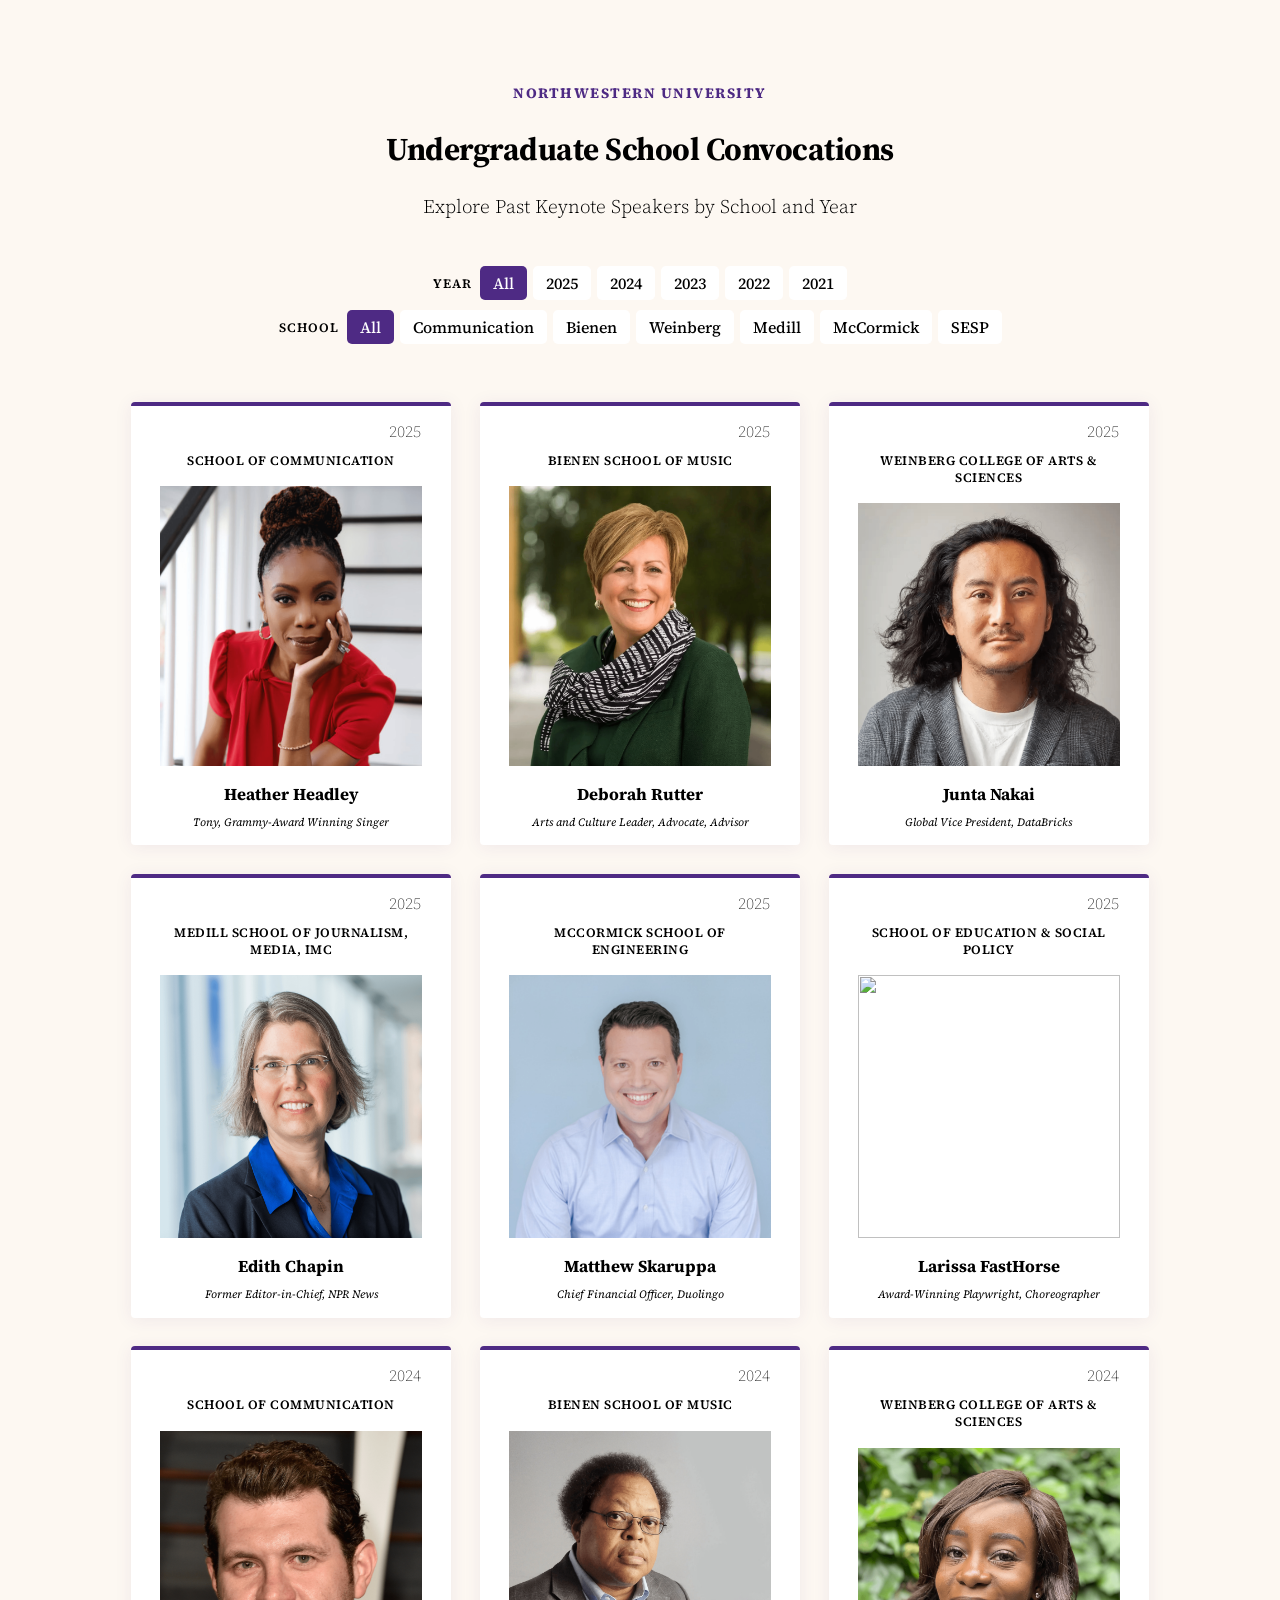
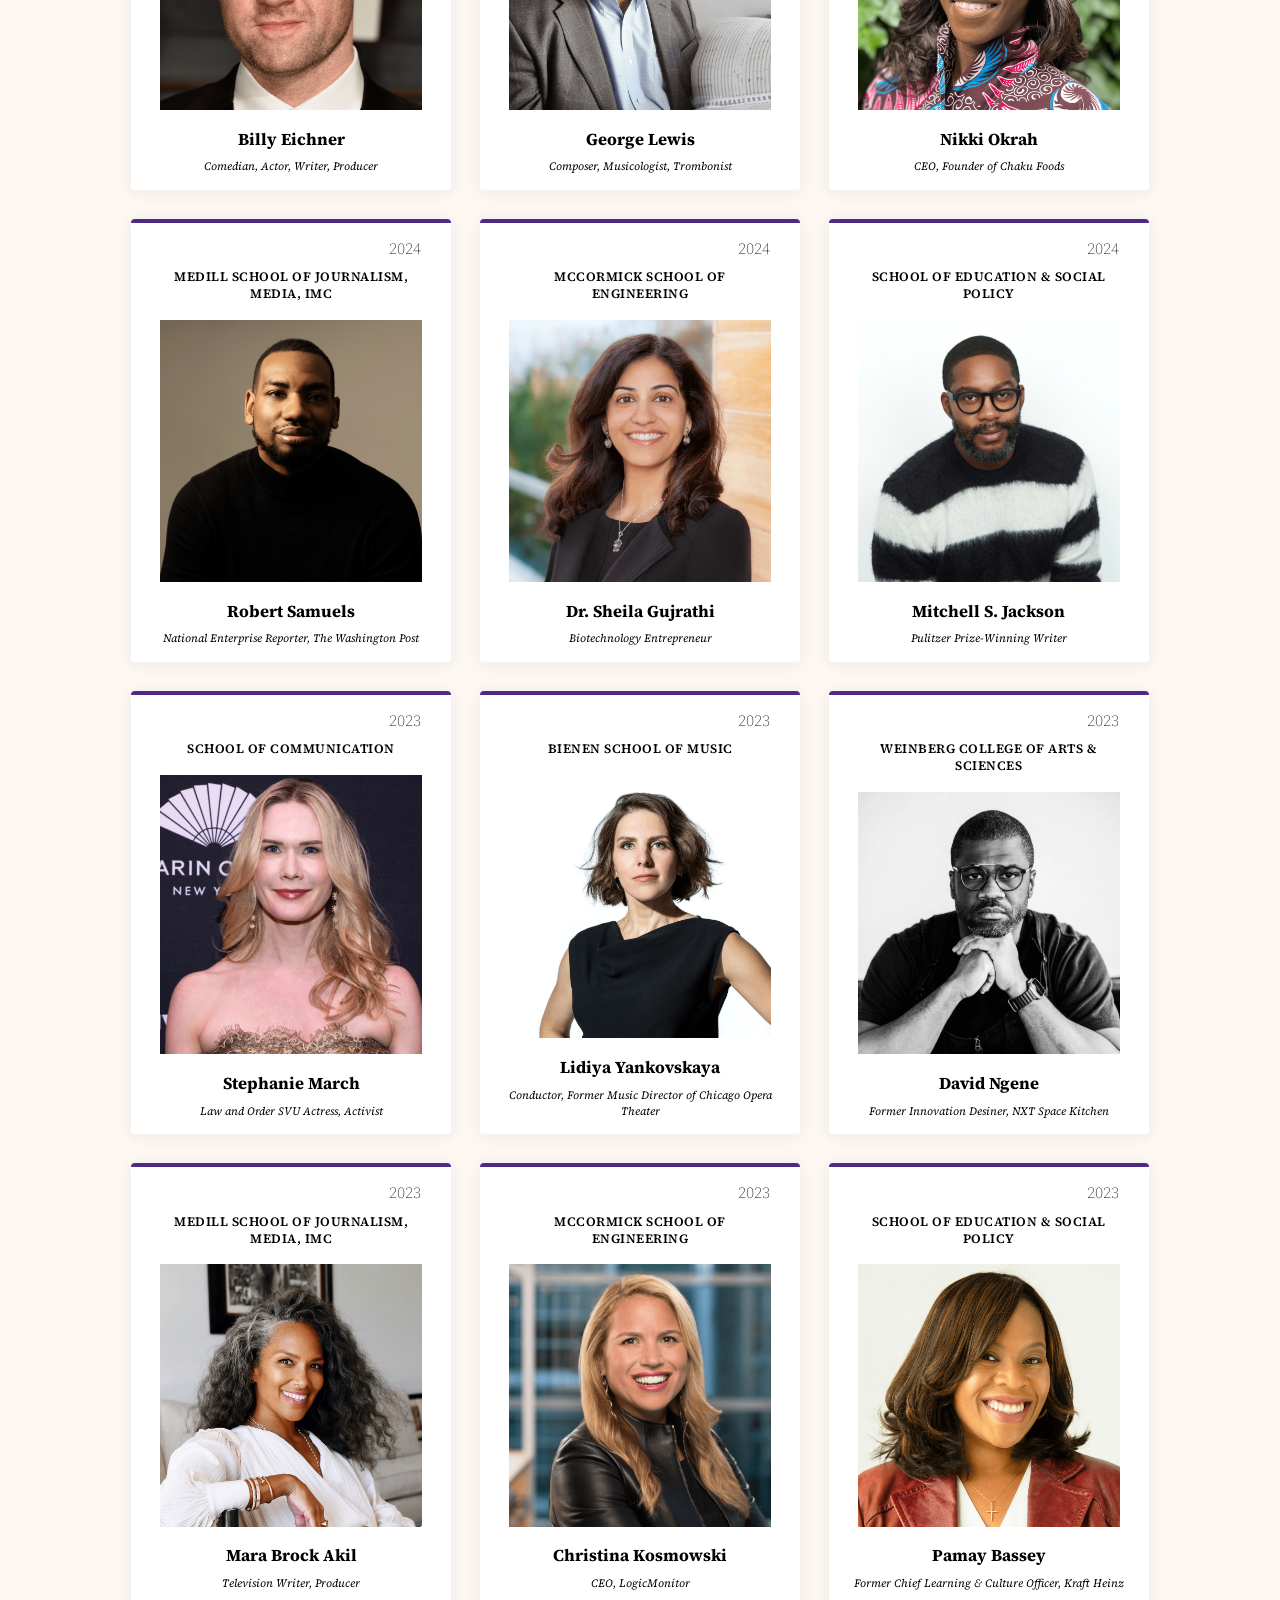
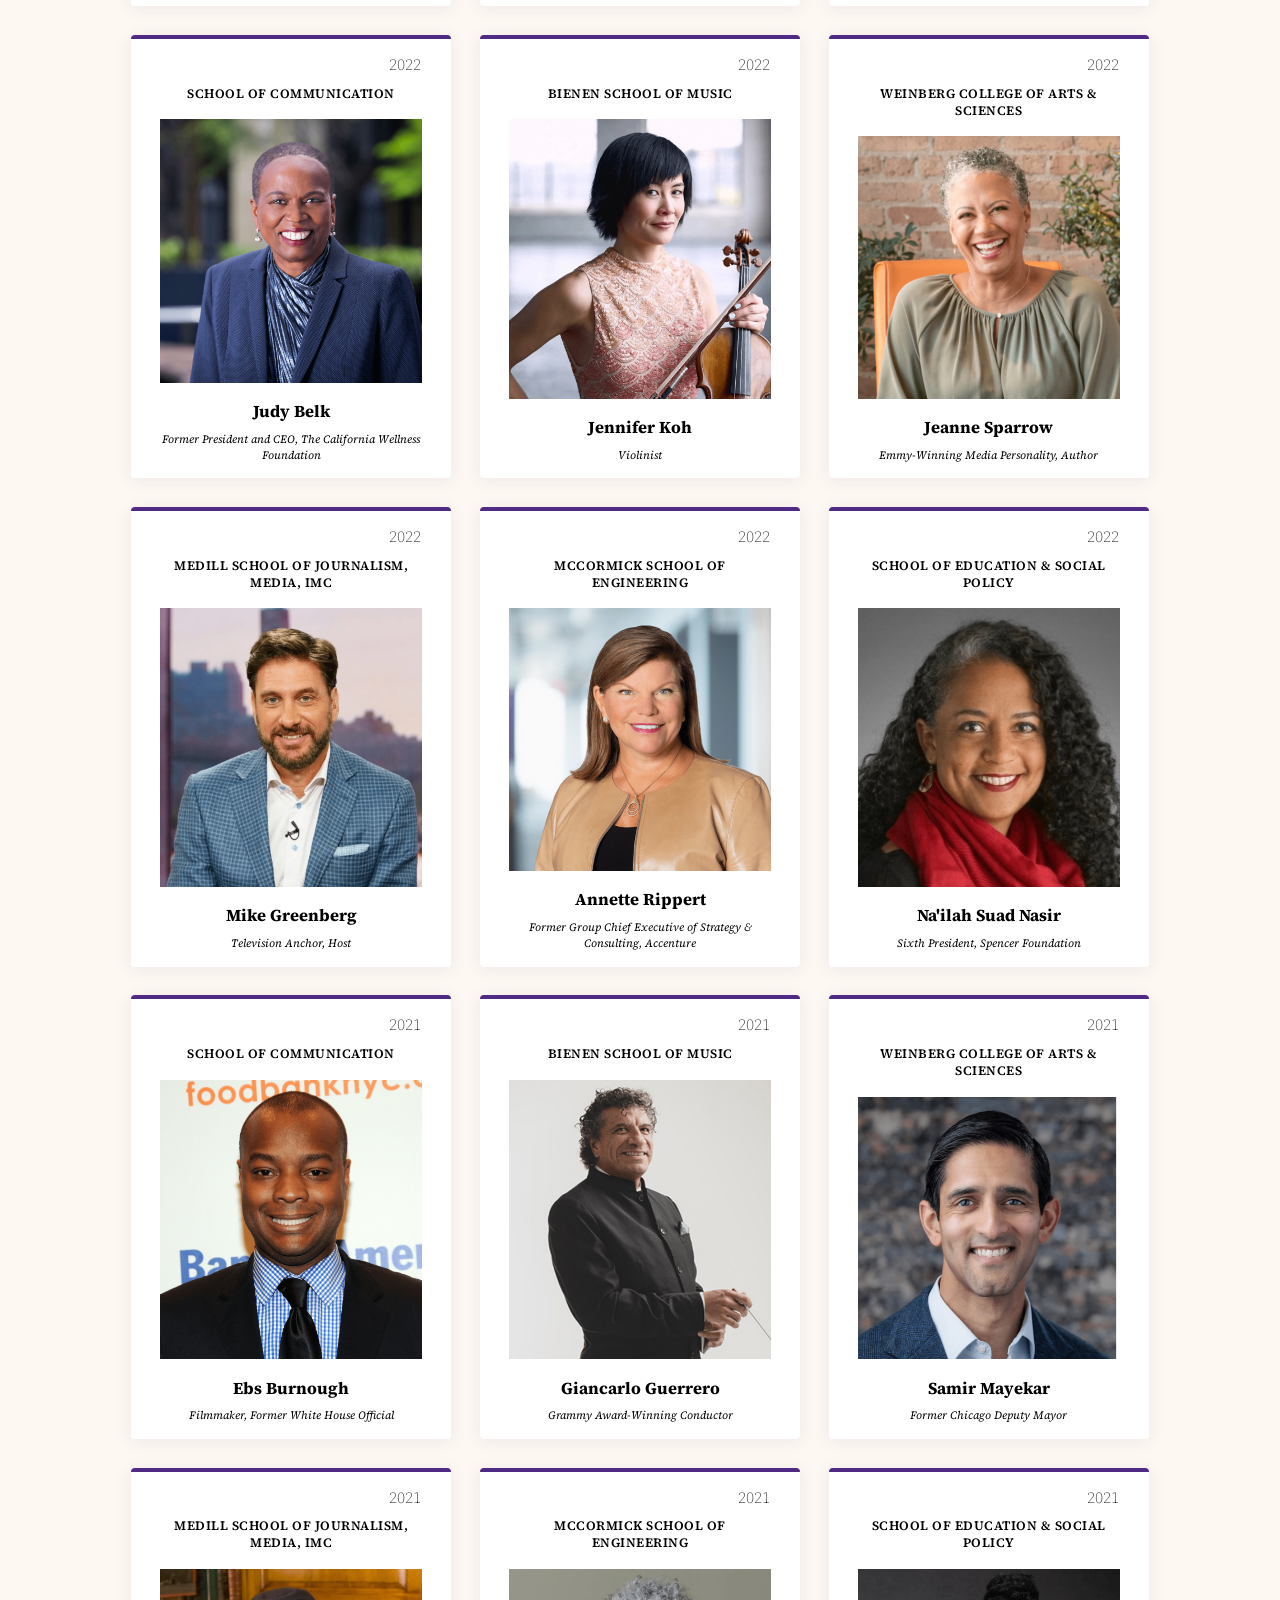
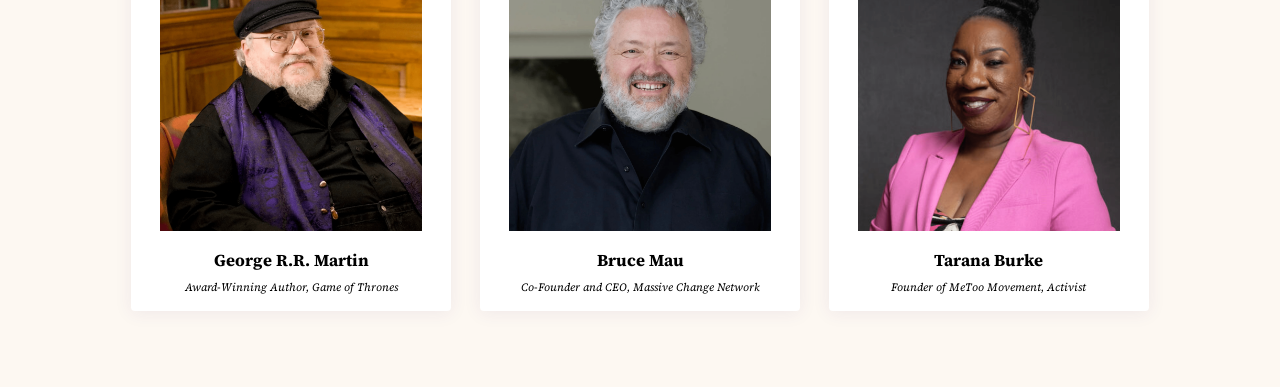
==== convocation.html @ 6bc4e994 "commit" ====
<head>
  <meta charset="UTF-8" />
  <meta name="viewport" content="width=device-width, initial-scale=1.0" />
  <title>Undergraduate Convocation Speakers</title>
  <link rel="preconnect" href="https://fonts.googleapis.com" />
  <link rel="preconnect" href="https://fonts.gstatic.com" crossorigin />
  <link href="https://fonts.googleapis.com/css2?family=Playfair+Display:ital,wght@0,700;1,400&family=Source+Serif+4:wght@300;400&display=swap" rel="stylesheet" />
 <link rel="stylesheet" href="convocation.css">
</head>

<body>

<!-- PAGE HEADING TITLES-->
<header>
<header class="site-header" role="banner">
  <div class="nu-heading">Northwestern University</div>
  <h1>Undergraduate School Convocations</h1>
  <p>Explore Past Keynote Speakers by School and Year</p>
</header>

<!-- FILTER BUTTONS BY YEAR; calls setYear() when year filter button is clicked -->
 
<div class="filter-group">
    <span class="filter-label">Year</span>
    <button class="filter-btn active" onclick="setYear('all', this)">All</button>
    <button class="filter-btn" onclick="setYear('y2025', this)">2025</button>
    <button class="filter-btn" onclick="setYear('y2024', this)">2024</button>
    <button class="filter-btn" onclick="setYear('y2023', this)">2023</button>
    <button class="filter-btn" onclick="setYear('y2022', this)">2022</button>
    <button class="filter-btn" onclick="setYear('y2021', this)">2021</button>
</div>

<!-- SPACING DIVIDER BETWEEN BUTTONS -->

<div class="button-divider"></div>

<!-- FILTER BUTTONS BY SCHOOL; calls setSchool() when school filter button is clicked -->

<div class="filter-group">
    <span class="filter-label">School</span>
    <button class="filter-btn active" onclick="setSchool('all', this)">All</button>
    <button class="filter-btn" onclick="setSchool('comm', this)">Communication</button>
    <button class="filter-btn" onclick="setSchool('bienen', this)">Bienen</button>
    <button class="filter-btn" onclick="setSchool('weinberg', this)">Weinberg</button>
    <button class="filter-btn" onclick="setSchool('medill', this)">Medill</button>
    <button class="filter-btn" onclick="setSchool('mccormick', this)">McCormick</button>
    <button class="filter-btn" onclick="setSchool('sesp', this)">SESP</button>
</div>

<div class="grid">
  
  <!-- 2025 SPEAKER ITEM CARD -->
  <div class="item y2025 comm"><div class="item-year">2025</div><div class="item-school">School of Communication</div><img src="1.png"><div class="item-speaker">Heather Headley</div><div class="item-desc">Tony, Grammy-Award Winning Singer</div></div>
  <div class="item y2025 bienen"><div class="item-year">2025</div><div class="item-school">Bienen School of Music</div><img src="2.png"><div class="item-speaker">Deborah Rutter</div><div class="item-desc">Arts and Culture Leader, Advocate, Advisor</div></div>
  <div class="item y2025 weinberg"><div class="item-year">2025</div><div class="item-school">Weinberg College of Arts &amp; Sciences</div><img src="3.png"><div class="item-speaker">Junta Nakai</div><div class="item-desc">Global Vice President, DataBricks</div></div>
  <div class="item y2025 medill"><div class="item-year">2025</div><div class="item-school">Medill School of Journalism, Media, IMC</div><img src="4.png"><div class="item-speaker">Edith Chapin</div><div class="item-desc">Former Editor-in-Chief, NPR News</div></div>
  <div class="item y2025 mccormick"><div class="item-year">2025</div><div class="item-school">McCormick School of Engineering</div><img src="5.png"><div class="item-speaker">Matthew Skaruppa</div><div class="item-desc">Chief Financial Officer, Duolingo</div></div>
  <div class="item y2025 sesp"><div class="item-year">2025</div><div class="item-school">School of Education &amp; Social Policy</div><img src="6.png"><div class="item-speaker">Larissa FastHorse</div><div class="item-desc">Award-Winning Playwright, Choreographer </div></div>

  <!-- 2024 SPEAKER ITEM CARD -->
  <div class="item y2024 comm"><div class="item-year">2024</div><div class="item-school">School of Communication</div><img src="7.png"><div class="item-speaker">Billy Eichner</div><div class="item-desc">Comedian, Actor, Writer, Producer </div></div>
  <div class="item y2024 bienen"><div class="item-year">2024</div><div class="item-school">Bienen School of Music</div><img src="8.png"><div class="item-speaker">George Lewis</div><div class="item-desc">Composer, Musicologist, Trombonist</div></div>
  <div class="item y2024 weinberg"><div class="item-year">2024</div><div class="item-school">Weinberg College of Arts &amp; Sciences</div><img src="9.png"><div class="item-speaker">Nikki Okrah</div><div class="item-desc">CEO, Founder of Chaku Foods </div></div>
  <div class="item y2024 medill"><div class="item-year">2024</div><div class="item-school">Medill School of Journalism, Media, IMC</div><img src="10.png"><div class="item-speaker">Robert Samuels</div><div class="item-desc">National Enterprise Reporter, The Washington Post</div></div>
  <div class="item y2024 mccormick"><div class="item-year">2024</div><div class="item-school">McCormick School of Engineering</div><img src="11.png"><div class="item-speaker">Dr. Sheila Gujrathi</div><div class="item-desc">Biotechnology Entrepreneur</div></div>
  <div class="item y2024 sesp"><div class="item-year">2024</div><div class="item-school">School of Education &amp; Social Policy</div><img src="12.png"><div class="item-speaker">Mitchell S. Jackson</div><div class="item-desc">Pulitzer Prize-Winning Writer</div></div>

  <!-- 2023 SPEAKER ITEM CARD -->
  <div class="item y2023 comm"><div class="item-year">2023</div><div class="item-school">School of Communication</div><img src="13.png"><div class="item-speaker">Stephanie March</div><div class="item-desc">Law and Order SVU Actress, Activist</div></div>
  <div class="item y2023 bienen"><div class="item-year">2023</div><div class="item-school">Bienen School of Music</div><img src="14.png"><div class="item-speaker">Lidiya Yankovskaya</div><div class="item-desc">Conductor, Former Music Director of Chicago Opera Theater</div></div>
  <div class="item y2023 weinberg"><div class="item-year">2023</div><div class="item-school">Weinberg College of Arts &amp; Sciences</div><img src="15.png"><div class="item-speaker">David Ngene</div><div class="item-desc">Former Innovation Desiner, NXT Space Kitchen</div></div>
  <div class="item y2023 medill"><div class="item-year">2023</div><div class="item-school">Medill School of Journalism, Media, IMC</div><img src="16.png"><div class="item-speaker">Mara Brock Akil</div><div class="item-desc">Television Writer, Producer</div></div>
  <div class="item y2023 mccormick"><div class="item-year">2023</div><div class="item-school">McCormick School of Engineering</div><img src="17.png"><div class="item-speaker">Christina Kosmowski</div><div class="item-desc">CEO, LogicMonitor</div></div>
  <div class="item y2023 sesp"><div class="item-year">2023</div><div class="item-school">School of Education &amp; Social Policy</div><img src="18.png"><div class="item-speaker">Pamay Bassey</div><div class="item-desc">Former Chief Learning & Culture Officer, Kraft Heinz</div></div>

  <!-- 2022 SPEAKER ITEM CARD -->
  <div class="item y2022 comm"><div class="item-year">2022</div><div class="item-school">School of Communication</div><img src="19.png"><div class="item-speaker">Judy Belk</div><div class="item-desc">Former President and CEO, The California Wellness Foundation</div></div>
  <div class="item y2022 bienen"><div class="item-year">2022</div><div class="item-school">Bienen School of Music</div><img src="20.png"><div class="item-speaker">Jennifer Koh</div><div class="item-desc">Violinist</div></div>
  <div class="item y2022 weinberg"><div class="item-year">2022</div><div class="item-school">Weinberg College of Arts &amp; Sciences</div><img src="21.png"><div class="item-speaker">Jeanne Sparrow</div><div class="item-desc">Emmy-Winning Media Personality, Author</div></div>
  <div class="item y2022 medill"><div class="item-year">2022</div><div class="item-school">Medill School of Journalism, Media, IMC</div><img src="22.png"><div class="item-speaker">Mike Greenberg</div><div class="item-desc">Television Anchor, Host</div></div>
  <div class="item y2022 mccormick"><div class="item-year">2022</div><div class="item-school">McCormick School of Engineering</div><img src="23.png"><div class="item-speaker">Annette Rippert</div><div class="item-desc">Former Group Chief Executive of Strategy & Consulting, Accenture </div></div>
  <div class="item y2022 sesp"><div class="item-year">2022</div><div class="item-school">School of Education &amp; Social Policy</div><img src="24.png"><div class="item-speaker">Na'ilah Suad Nasir</div><div class="item-desc">Sixth President, Spencer Foundation</div></div>

  <!-- 2021 SPEAKER ITEM CARD -->
  <div class="item y2021 comm"><div class="item-year">2021</div><div class="item-school">School of Communication</div><img src="25.png"><div class="item-speaker">Ebs Burnough</div><div class="item-desc">Filmmaker, Former White House Official</div></div>
  <div class="item y2021 bienen"><div class="item-year">2021</div><div class="item-school">Bienen School of Music</div><img src="26.png"><div class="item-speaker">Giancarlo Guerrero</div><div class="item-desc">Grammy Award-Winning Conductor</div></div>
  <div class="item y2021 weinberg"><div class="item-year">2021</div><div class="item-school">Weinberg College of Arts &amp; Sciences</div><img src="27.png"><div class="item-speaker">Samir Mayekar</div><div class="item-desc">Former Chicago Deputy Mayor</div></div>
  <div class="item y2021 medill"><div class="item-year">2021</div><div class="item-school">Medill School of Journalism, Media, IMC</div><img src="28.png"><div class="item-speaker">George R.R. Martin</div><div class="item-desc">Award-Winning Author, Game of Thrones</div></div>
  <div class="item y2021 mccormick"><div class="item-year">2021</div><div class="item-school">McCormick School of Engineering</div><img src="29.png"><div class="item-speaker">Bruce Mau</div><div class="item-desc">Co-Founder and CEO, Massive Change Network</div></div>
  <div class="item y2021 sesp"><div class="item-year">2021</div><div class="item-school">School of Education &amp; Social Policy</div><img src="30.png"><div class="item-speaker">Tarana Burke</div><div class="item-desc">Founder of MeToo Movement, Activist</div></div>

</div>

<script>

/* INTERNAL JAVASCRIPT SECTION - DEFINES FUNCTIONS FOR FILTERING */


let activeYear = 'all';
let activeSchool = 'all'; /* stores actively selected filters (default = show all) */ 


/* DEFINES setYear FUNCTION; runs when a year filter button is clicked */ 
function setYear(year, btn) {
  activeYear = year;
  let buttons = btn.parentElement.querySelectorAll('.filter-btn'); /* selects all filter buttons in same group */ 
  
 

    buttons.forEach(b => { 
      b.classList.remove('active');
    });
      btn.classList.add('active');  /* for each button, removes active highlight from rest of buttons, 
  makes only clicked button active */ 

    filter(); /* runs filter function to update which cards appear based on selected year */ 
}


/* DEFINES setSchool FUNCTION; same process as above but by school */ 

function setSchool(school, btn) {
  activeSchool = school;
  let buttons = btn.parentElement.querySelectorAll('.filter-btn');

  buttons.forEach(b => {
    b.classList.remove('active');
  });
    btn.classList.add('active');
  filter();
}

/* DEFINES FILTER FUNCTION: */ 

function filter() {

  let items = document.querySelectorAll('.item'); 
  items.forEach(item => { 

    let matchYear = (activeYear === 'all' || item.classList.contains(activeYear));
    let matchSchool = (activeSchool === 'all' || item.classList.contains(activeSchool));

    /* CONDITIONAL STATEMENTS */
    if (matchYear && matchSchool) { 
      item.classList.remove('hidden'); /* if item matches selected filter, item = displayed on page */
    } else {
      item.classList.add('hidden'); /* if item doesnt match selected filter, item = hidden*/ 
    }
  });
}

</script> 

</body>
---- convocation.css ----
body {
      font-family: 'Source Serif 4', Georgia, serif;
      background: var(--cream);
      color: #1a0e2e;
      min-height: 100vh;
    }

:root {
    --purple:    #4E2A84;   
    --purple-lt: #7b4db8;
    --white:     #ffffff;
    --cream:     #fdf8f2;
    --overlay:   rgba(20, 8, 40, 0.55);
    }


    /* HEADER STYLING */

    header {
      color: black;
      padding: 36px 24px 28px;
      text-align: center;
      position: relative;
      overflow: hidden;
    }
    
    header h1 {
      font-size: 2em;
      font-weight: 700;
      letter-spacing: -0.5px;
      color:black;
    }
    header p {
      margin-top: 6px;
      font-size: 1.2em;
      color: black;
      font-weight: 300;
    }
    .nu-heading {
      background: var(--gold);
      color: var(--purple);
      font-size: 0.9rem;
      font-weight: 700;
      letter-spacing: 1.5px;
      text-transform: uppercase;
      padding: 3px 10px;
      border-radius: 20px;
      margin-bottom: 10px;
    }

    /* FILTER BUTTON STYLING  */

    .filter-group {
      display: flex;
      flex-wrap: wrap;
      gap: 6px;
      align-items: center;
      justify-content: center;
    }

    .filter-label {
      font-size: 0.8rem;
      font-weight: 600;
      color: var(--gray-400);
      text-transform: uppercase;
      letter-spacing: 1px;
      margin-right: 2px;
    }
    .filter-btn {
      padding: 6px 13px;
      border-radius: 5px;
      border: 1.5px;
      background: white;
      font-size: 1rem;
      font-family: 'Source Serif 4', Georgia, serif;      
      font-weight: 500;

    }
    .filter-btn:hover { 
      color: var(--purple); 
    }
  

    .filter-btn.active { /* styling for actively clicked button */

      background: var(--purple);
      color: white;
    }

    .button-divider {
      height: 10px;
        }

    /* PAGE GRID STYLING  */
    .grid {
      max-width: 1500px;
      padding: 8px 20px 40px;
      display: grid;
      grid-template-columns: repeat(auto-fit, minmax(280px, 320px));
      justify-content: center;
      gap: 1.8rem;    
      margin-top: 50px;
    }

    /* STYLING FOR SPEAKER CARDS */
    .item {
      background: var(--white);
      border-top: 4px solid var(--purple);
      border-radius: 4px;
      padding: 2rem 1.8rem 1.6rem;
      box-shadow: 0 2px 18px rgba(78, 42, 132, 0.08);
      display: flex;
      flex-direction: column;
      gap: 1.1rem;
    }

    .item.hidden { display: none; }

    .item-year {
      font-weight: 100;
      margin-top:-20px;
      padding: 2px 1px;
      letter-spacing: 0.1px;
      text-align:right
    }

    .item-school {
      font-size: 0.8em;
      font-weight: 600;
      text-transform: uppercase;
      letter-spacing: 0.5px;
      color: var(--purple-light);
      margin-top: -10px;
    }
    .item-speaker {
      font-size: 1.05rem;
      font-weight: 700;
      text-align: center;
    }
    .item-desc {
      font-size: 0.7em;
      color: black;
      font-style:italic;
      margin:-10px;
    }

    .item img { 
     width: 100%;
     height: 100%;
     object-fit: cover;
}
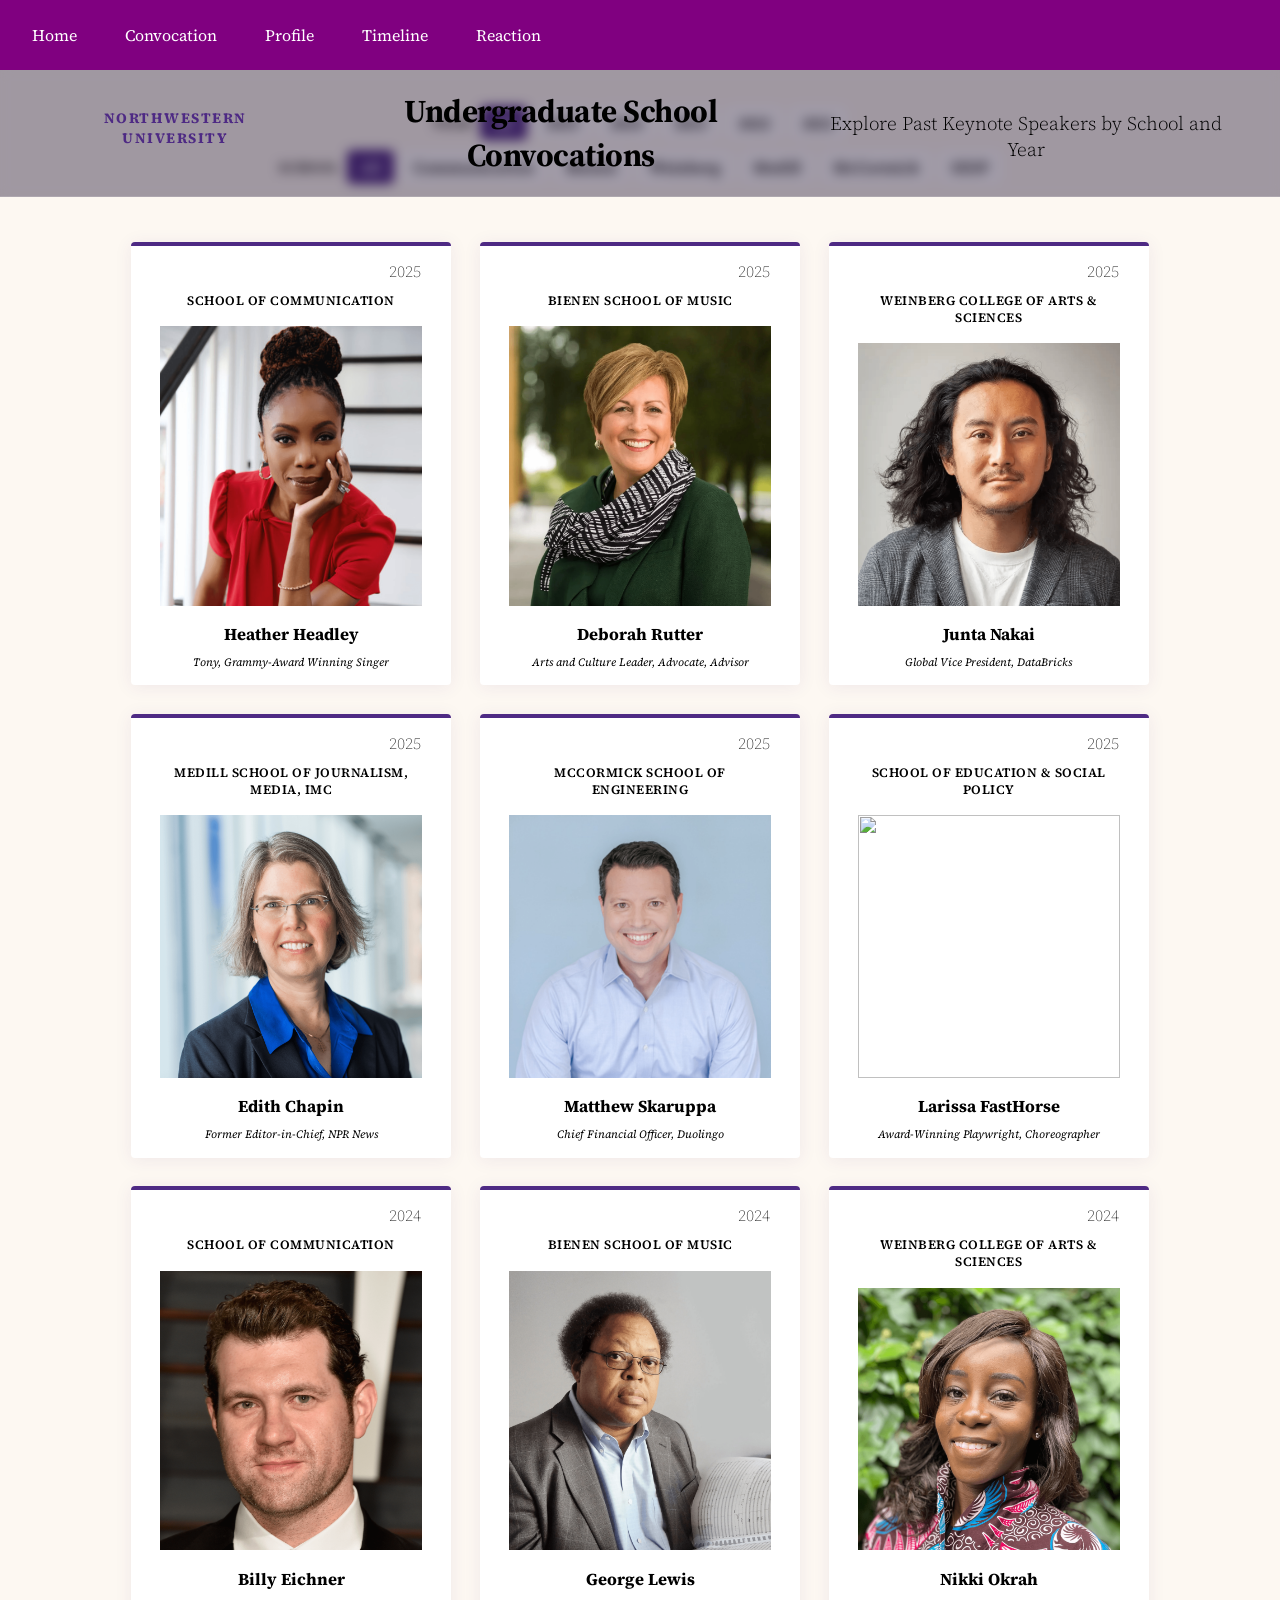
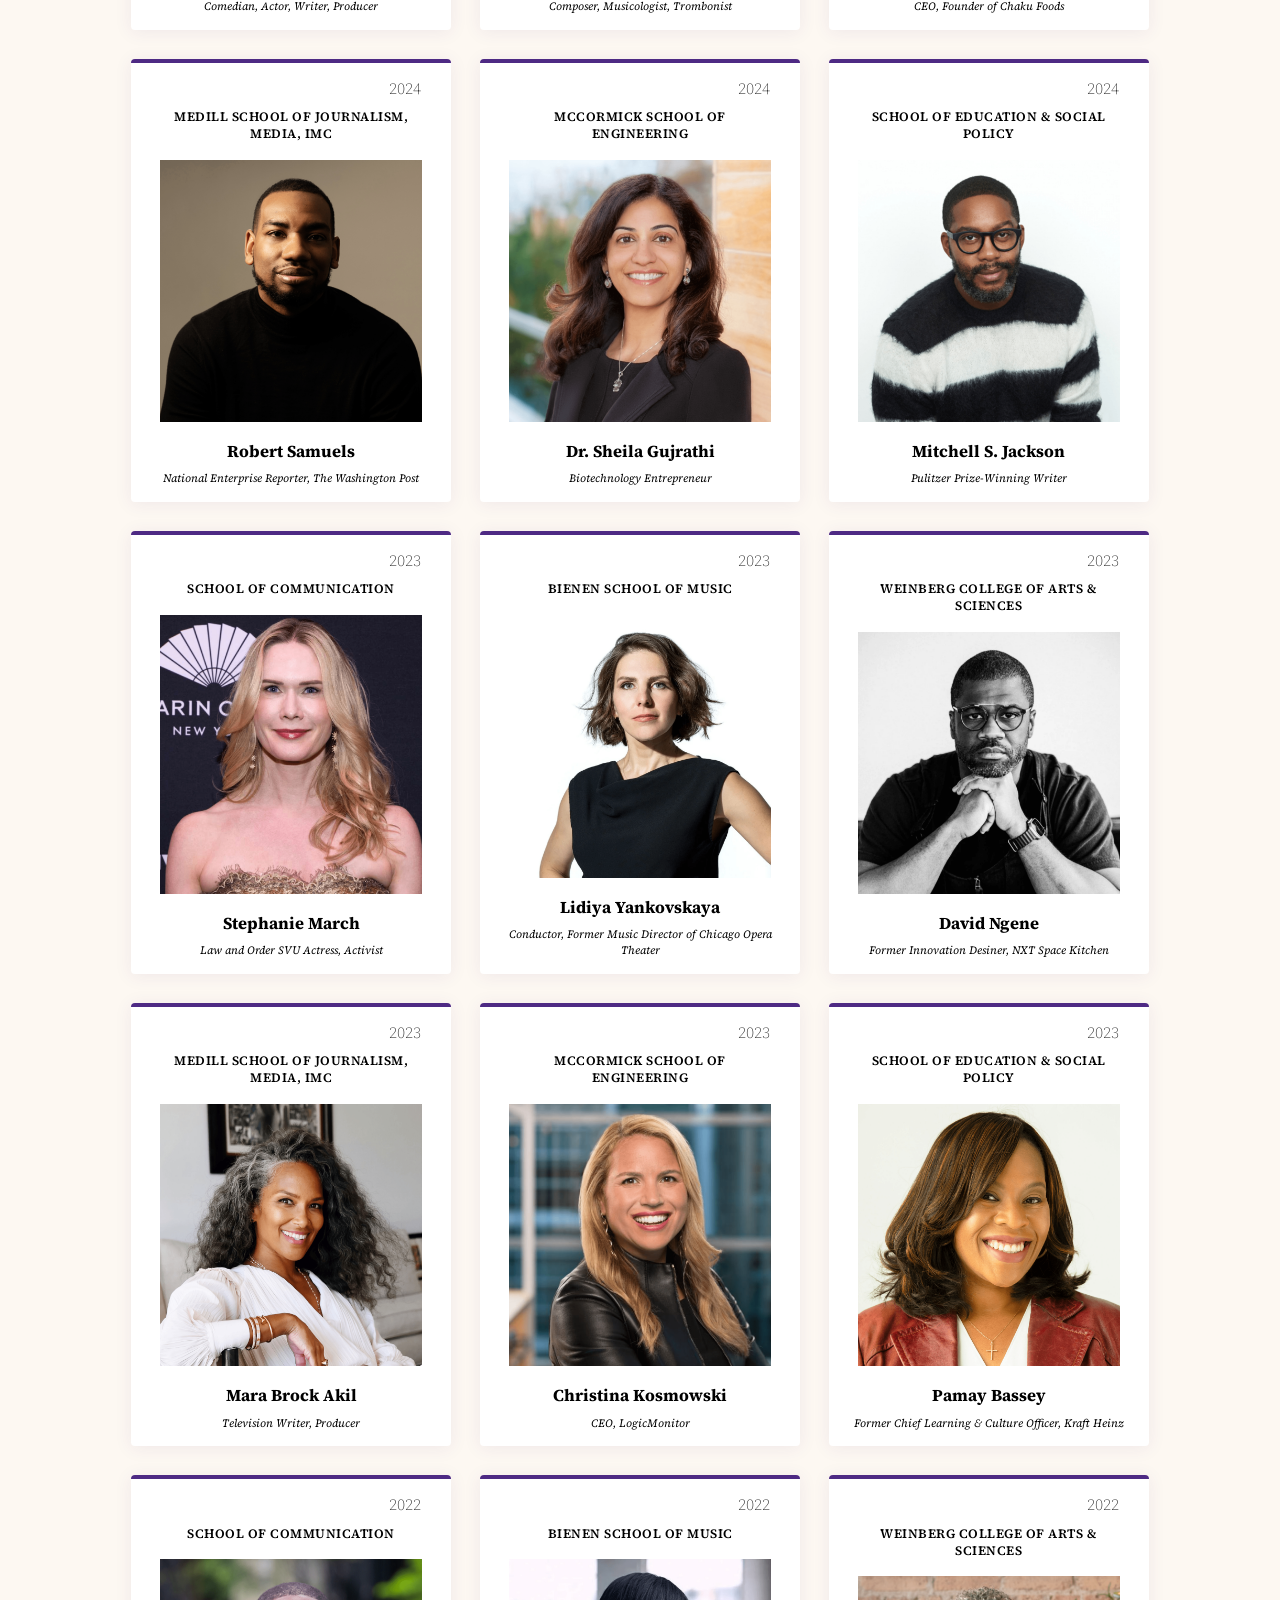
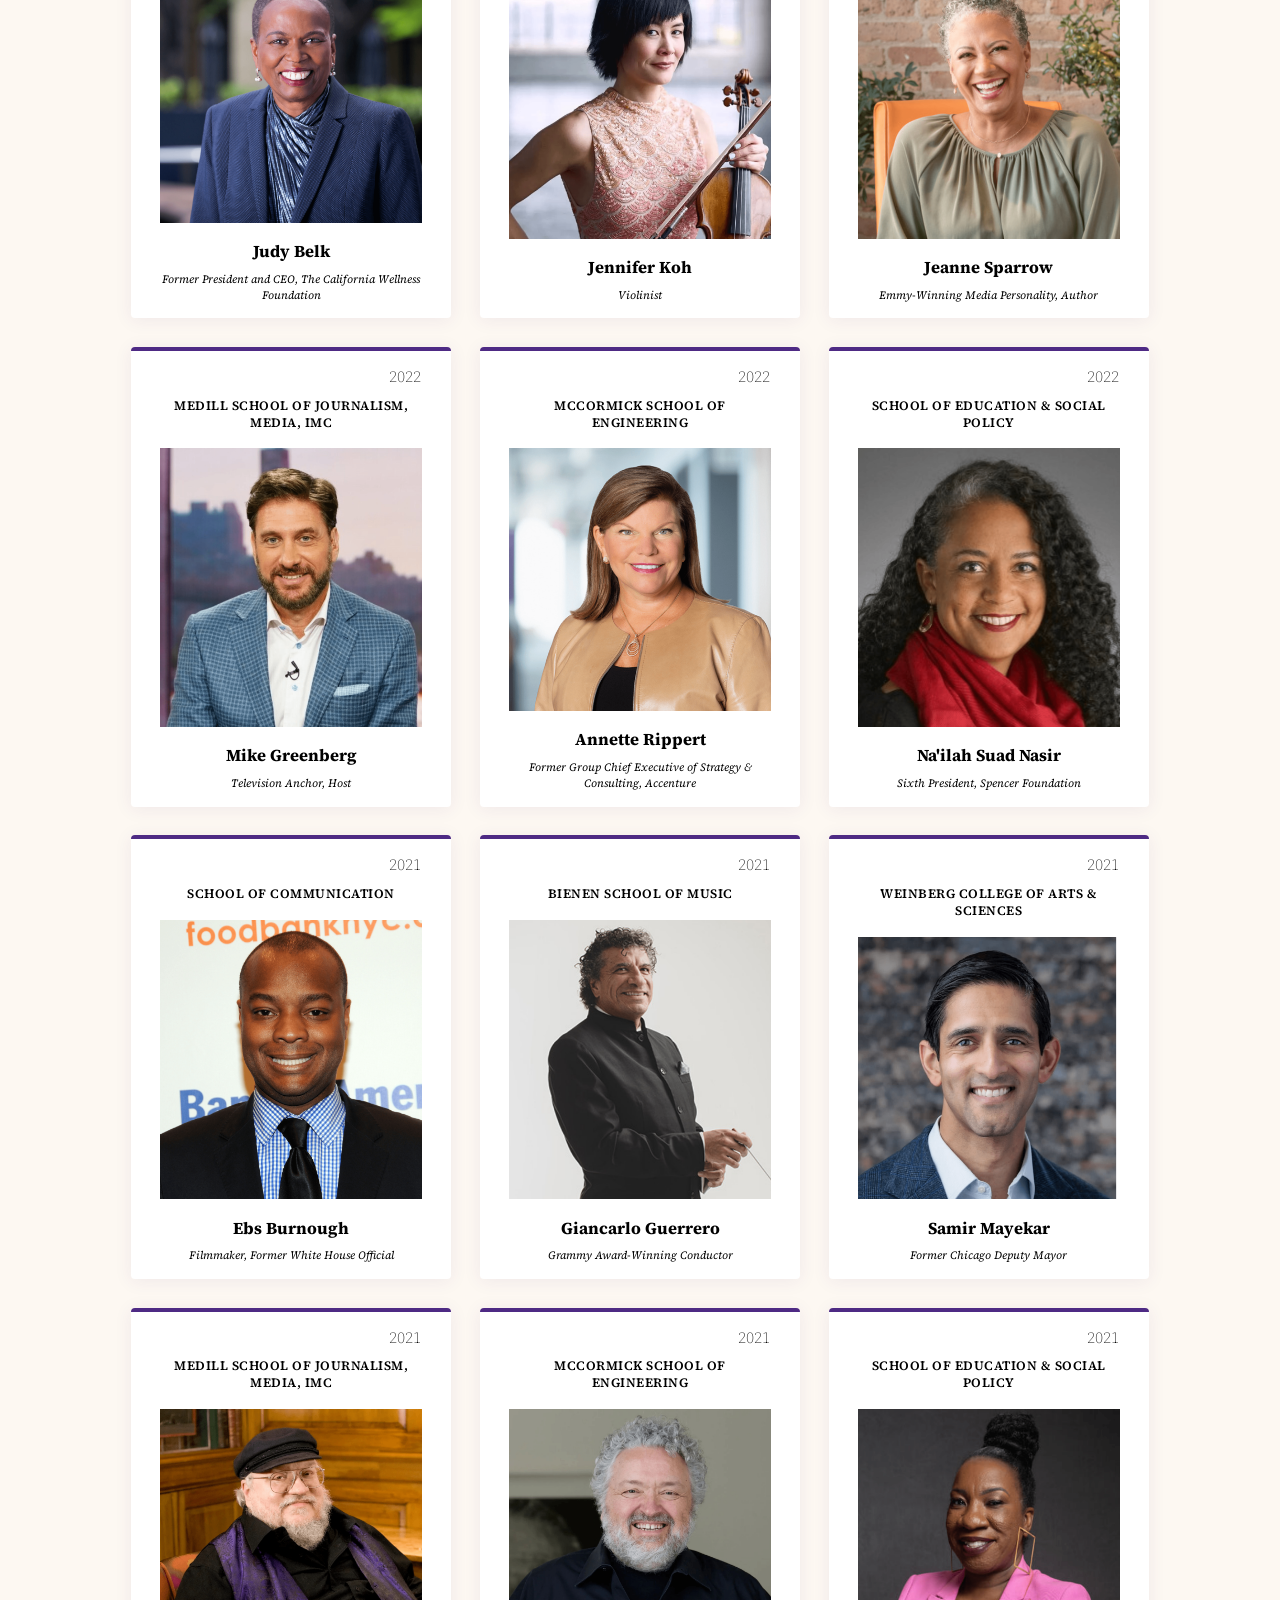
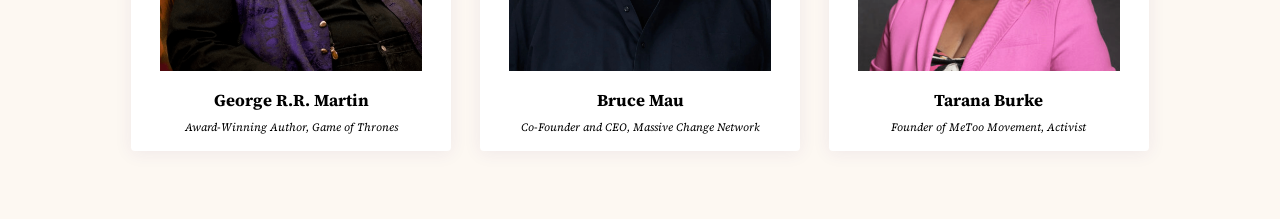
==== commit d164d7a2: "nav1" ====
--- a/convocation.html
+++ b/convocation.html
@@ -5,8 +5,26 @@
   <link rel="preconnect" href="https://fonts.googleapis.com" />
   <link rel="preconnect" href="https://fonts.gstatic.com" crossorigin />
   <link href="https://fonts.googleapis.com/css2?family=Playfair+Display:ital,wght@0,700;1,400&family=Source+Serif+4:wght@300;400&display=swap" rel="stylesheet" />
- <link rel="stylesheet" href="convocation.css">
+ <link rel="stylesheet" href="style.css">
 </head>
+
+<div class="navbar">    
+    <div class="nav-buttons">
+            <a href="index.html" class="nav-item"> Home</a>
+      <a href="convocation.html" class="nav-item">Convocation</a>
+      <a href="Profile.html" class="nav-item">Profile</a>
+      <a href="Timeline.html" class="nav-item">Timeline</a>
+      <a href="reaction.html" class="nav-item"> Reaction</a>
+    </div>
+      <div class="nav-item hamburger">☰</div>
+  </div>
+
+<script>
+    document.querySelector('.hamburger').onclick = () => {
+      document.querySelector('.nav-buttons').classList.toggle('active');
+    };
+  </script>
+
 
 <body>
 
--- a/style.css
+++ b/style.css
@@ -0,0 +1,549 @@
+  /* ── Reset & Variables ── */
+    *, *::before, *::after { box-sizing: border-box; margin: 0; padding: 0; }
+
+    :root {
+      --purple:    #4E2A84;   
+      --purple-lt: #7b4db8;
+      --white:     #ffffff;
+      --cream:     #fdf8f2;
+      --overlay:   rgba(20, 8, 40, 0.55);
+    }
+
+    body {
+      font-family: 'Source Serif 4', Georgia, serif;
+      background: #0d0520;
+      color: var(--white);
+      min-height: 100vh;
+    }
+
+    /* ── Skip link for accessibility ── */
+    .skip-link {
+      position: absolute;
+      top: -40px;
+      left: 0;
+      background: var(--purple);
+      color: var(--white);
+      padding: 8px 16px;
+      z-index: 9999;
+      font-size: 0.9rem;
+      transition: top 0.2s;
+    }
+    .skip-link:focus { top: 0; }
+
+    /* ── Hero: video background ── */
+    .hero {
+      position: relative;
+      min-height: 100vh;
+      display: flex;
+      flex-direction: column;
+      align-items: center;
+      justify-content: center;
+      text-align: center;
+      overflow: hidden;
+    }
+
+    .hero-video {
+      position: absolute;
+      inset: 0;
+      width: 100%;
+      height: 100%;
+      object-fit: cover;
+      z-index: 0;
+    }
+
+    /* Dark gradient overlay so text stays readable */
+    .hero-overlay {
+      position: absolute;
+      inset: 0;
+      background: var(--overlay);
+      z-index: 1;
+    }
+
+    /* ── Header bar ── */
+    .site-header {
+      position: absolute;
+      top: 0;
+      left: 0;
+      right: 0;
+      z-index: 10;
+      display: flex;
+      align-items: center;
+      justify-content: space-between;
+      padding: 1.2rem 2.5rem;
+      border-bottom: 1px solid rgba(255,255,255,0.15);
+      background: rgba(20, 8, 40, 0.4);
+      backdrop-filter: blur(6px);
+    }
+
+    .site-header .pub-name {
+      font-family: 'Playfair Display', Georgia, serif;
+      font-size: 1rem;
+      letter-spacing: 0.12em;
+      text-transform: uppercase;
+      color: var(--white);
+      opacity: 0.85;
+    }
+
+    .site-header .category-tag {
+      font-size: 0.75rem;
+      letter-spacing: 0.18em;
+      text-transform: uppercase;
+      background: var(--purple);
+      color: var(--white);
+      padding: 0.3rem 0.85rem;
+      border-radius: 2px;
+    }
+
+    /* ── Hero content ── */
+    .hero-content {
+      position: relative;
+      z-index: 5;
+      padding: 2rem 1.5rem;
+      max-width: 780px;
+    }
+
+    .eyebrow {
+      font-size: 0.75rem;
+      letter-spacing: 0.22em;
+      text-transform: uppercase;
+      color: #c9a9ff;
+      margin-bottom: 1.1rem;
+    }
+
+    .hero-title {
+      font-family: 'Playfair Display', Georgia, serif;
+      font-size: clamp(2.4rem, 6vw, 4.5rem);
+      line-height: 1.12;
+      color: var(--white);
+      margin-bottom: 1.2rem;
+    }
+
+    .hero-title em {
+      font-style: italic;
+      color: #d6b8ff;
+    }
+
+    .hero-subtitle {
+      font-size: clamp(0.95rem, 2vw, 1.15rem);
+      font-weight: 300;
+      color: rgba(255,255,255,0.8);
+      max-width: 540px;
+      margin: 0 auto 2rem;
+      line-height: 1.6;
+    }
+
+    .scroll-hint {
+      margin-top: 2.5rem;
+      display: inline-flex;
+      flex-direction: column;
+      align-items: center;
+      gap: 0.4rem;
+      font-size: 0.72rem;
+      letter-spacing: 0.18em;
+      text-transform: uppercase;
+      color: rgba(255,255,255,0.5);
+    }
+
+    .scroll-hint .arrow {
+      width: 1px;
+      height: 36px;
+      background: linear-gradient(to bottom, rgba(255,255,255,0.6), transparent);
+      animation: scrollPulse 2s ease-in-out infinite;
+    }
+
+    @keyframes scrollPulse {
+      0%, 100% { opacity: 0.3; transform: scaleY(1); }
+      50%       { opacity: 1;   transform: scaleY(1.15); }
+    }
+
+    /* ── Quotes section ── */
+    .quotes-section {
+      background: var(--cream);
+      color: #1a0e2e;
+      padding: 5rem 1.5rem;
+    }
+
+    .section-label {
+      text-align: center;
+      font-size: 0.72rem;
+      letter-spacing: 0.24em;
+      text-transform: uppercase;
+      color: var(--purple);
+      margin-bottom: 3rem;
+    }
+
+    .quotes-grid {
+      display: grid;
+      grid-template-columns: repeat(auto-fit, minmax(280px, 1fr));
+      gap: 1.8rem;
+      max-width: 1050px;
+      margin: 0 auto;
+    }
+
+    /* Quote card */
+    .quote-card {
+      background: var(--white);
+      border-top: 4px solid var(--purple);
+      border-radius: 4px;
+      padding: 2rem 1.8rem 1.6rem;
+      box-shadow: 0 2px 18px rgba(78, 42, 132, 0.08);
+      display: flex;
+      flex-direction: column;
+      gap: 1.1rem;
+    }
+
+    .quote-card blockquote {
+      font-family: 'Playfair Display', Georgia, serif;
+      font-style: thin;
+      font-size: 1.1rem;
+      line-height: 1.65;
+      color: #2a1650;
+    }
+
+    .quote-card blockquote::before {
+      content: '\201C';
+      font-size: 3rem;
+      line-height: 0;
+      vertical-align: -0.6rem;
+      color: var(--purple);
+      margin-right: 3px;
+    }
+
+    .quote-attribution {
+      font-size: 0.82rem;
+      letter-spacing: 0.05em;
+      color: #7b4db8;
+      border-top: 1px solid rgba(78,42,132,0.12);
+      padding-top: 0.9rem;
+    }
+
+    .quote-attribution strong {
+      display: block;
+      font-weight: 600;
+      color: var(--purple);
+    }
+
+    /* ── Footer / continue banner ── */
+    .continue-banner {
+      background: var(--purple);
+      color: var(--white);
+      text-align: center;
+      padding: 2.8rem 1.5rem;
+    }
+
+    .continue-banner p {
+      font-size: 0.85rem;
+      letter-spacing: 0.1em;
+      text-transform: uppercase;
+      opacity: 0.75;
+      margin-bottom: 0.6rem;
+    }
+
+    .continue-banner h2 {
+      font-family: 'Playfair Display', Georgia, serif;
+      font-size: clamp(1.5rem, 3vw, 2.2rem);
+      margin-bottom: 1.4rem;
+    }
+
+    .continue-btn {
+      display: inline-block;
+      background: var(--white);
+      color: var(--purple);
+      font-family: 'Playfair Display', Georgia, serif;
+      font-size: 0.95rem;
+      padding: 0.75rem 2.2rem;
+      border-radius: 2px;
+      text-decoration: none;
+      letter-spacing: 0.05em;
+      transition: background 0.2s, color 0.2s;
+    }
+    .continue-btn:hover, .continue-btn:focus {
+      background: #d6b8ff;
+      color: #1a0e2e;
+      outline: 3px solid var(--white);
+    }
+
+    /* ── Source note ── */
+    .source-note {
+      background: #0d0520;
+      color: rgba(255,255,255,0.4);
+      text-align: center;
+      padding: 1.2rem 1.5rem;
+      font-size: 0.72rem;
+      line-height: 1.7;
+    }
+
+    .source-note a { color: rgba(255,255,255,0.5); }
+
+    /* ── Accessibility: focus styles ── */
+    a:focus-visible {
+      outline: 3px solid #c9a9ff;
+      outline-offset: 3px;
+    }
+
+    /* ── Fade-in animation for hero content ── */
+    .fade-in {
+      opacity: 0;
+      transform: translateY(18px);
+      animation: fadeUp 0.9s ease forwards;
+    }
+    .fade-in.delay-1 { animation-delay: 0.3s; }
+    .fade-in.delay-2 { animation-delay: 0.55s; }
+    .fade-in.delay-3 { animation-delay: 0.8s; }
+
+    @keyframes fadeUp {
+      to { opacity: 1; transform: translateY(0); }
+    }
+
+
+    /* BODY */
+.body {
+    font-family: 'Source Serif 4', Georgia, serif;
+    background: var(--cream);
+    color: #1a0e2e;
+    min-height: 100vh;
+}
+
+/* BRAND VARIABLES */
+:root {
+    --nu-purple: #4E2A84;      /* Official NU Purple */
+    --purple-lt: #7b4db8;
+    --white: #ffffff;
+    --cream: #fdf8f2;
+    --overlay:rgba(20,8,40,0.55);
+}
+
+/* HEADER */
+header {
+    color: black;
+    padding: 36px 24px 28px;
+    text-align: center;
+    position: relative;
+    overflow: hidden;
+}
+
+.convocation-title {
+    font-size: 2em;
+    font-weight: 700;
+    letter-spacing: -0.5px;
+    color: black;
+}
+
+header p {
+    margin-top: 6px;
+    font-size: 1.2em;
+    color: black;
+    font-weight: 300;
+}
+
+.nu-heading {
+    display: inline-block;
+    background: var(--gold);
+    color: var(--purple);
+    font-size: 0.9rem;
+    font-weight: 700;
+    letter-spacing: 1.5px;
+    text-transform: uppercase;
+    padding: 3px 10px;
+    border-radius: 20px;
+    margin-bottom: 10px;
+}
+
+body {
+      font-family: 'Source Serif 4', Georgia, serif;
+      background: var(--cream);
+      color: #1a0e2e;
+      min-height: 100vh;
+    }
+
+:root {
+    --purple:    #4E2A84;   
+    --purple-lt: #7b4db8;
+    --white:     #ffffff;
+    --cream:     #fdf8f2;
+    --overlay:   rgba(20, 8, 40, 0.55);
+    }
+
+
+    /* HEADER STYLING */
+
+    header {
+      color: black;
+      padding: 36px 24px 28px;
+      text-align: center;
+      position: relative;
+      overflow: hidden;
+    }
+    
+    header h1 {
+      font-size: 2em;
+      font-weight: 700;
+      letter-spacing: -0.5px;
+      color:black;
+    }
+    header p {
+      margin-top: 6px;
+      font-size: 1.2em;
+      color: black;
+      font-weight: 300;
+    }
+    .nu-heading {
+      background: var(--gold);
+      color: var(--purple);
+      font-size: 0.9rem;
+      font-weight: 700;
+      letter-spacing: 1.5px;
+      text-transform: uppercase;
+      padding: 3px 10px;
+      border-radius: 20px;
+      margin-bottom: 10px;
+    }
+
+    /* FILTER BUTTON STYLING  */
+
+    .filter-group {
+      display: flex;
+      flex-wrap: wrap;
+      gap: 6px;
+      align-items: center;
+      justify-content: center;
+    }
+
+    .filter-label {
+      font-size: 0.8rem;
+      font-weight: 600;
+      color: var(--gray-400);
+      text-transform: uppercase;
+      letter-spacing: 1px;
+      margin-right: 2px;
+    }
+    .filter-btn {
+      padding: 6px 13px;
+      border-radius: 5px;
+      border: 1.5px;
+      background: white;
+      font-size: 1rem;
+      font-family: 'Source Serif 4', Georgia, serif;      
+      font-weight: 500;
+
+    }
+    .filter-btn:hover { 
+      color: var(--purple); 
+    }
+  
+
+    .filter-btn.active { /* styling for actively clicked button */
+
+      background: var(--purple);
+      color: white;
+    }
+
+    .button-divider {
+      height: 10px;
+        }
+
+    /* PAGE GRID STYLING  */
+    .grid {
+      max-width: 1500px;
+      padding: 8px 20px 40px;
+      display: grid;
+      grid-template-columns: repeat(auto-fit, minmax(280px, 320px));
+      justify-content: center;
+      gap: 1.8rem;    
+      margin-top: 50px;
+    }
+
+    /* STYLING FOR SPEAKER CARDS */
+    .item {
+      background: var(--white);
+      border-top: 4px solid var(--purple);
+      border-radius: 4px;
+      padding: 2rem 1.8rem 1.6rem;
+      box-shadow: 0 2px 18px rgba(78, 42, 132, 0.08);
+      display: flex;
+      flex-direction: column;
+      gap: 1.1rem;
+    }
+
+    .item.hidden { display: none; }
+
+    .item-year {
+      font-weight: 100;
+      margin-top:-20px;
+      padding: 2px 1px;
+      letter-spacing: 0.1px;
+      text-align:right
+    }
+
+    .item-school {
+      font-size: 0.8em;
+      font-weight: 600;
+      text-transform: uppercase;
+      letter-spacing: 0.5px;
+      color: var(--purple-light);
+      margin-top: -10px;
+    }
+    .item-speaker {
+      font-size: 1.05rem;
+      font-weight: 700;
+      text-align: center;
+    }
+    .item-desc {
+      font-size: 0.7em;
+      color: black;
+      font-style:italic;
+      margin:-10px;
+    }
+
+    .item img { 
+     width: 100%;
+     height: 100%;
+     object-fit: cover;
+}
+
+    .navbar {
+      display: flex;
+      justify-content: space-between;
+      padding: 1em;
+      background: purple;
+      color: white;
+      position: relative;
+    }
+
+    .nav-buttons {
+      display: flex;
+      gap: 1em;
+    }
+
+    .nav-item {
+      padding: 0.5em 1em;
+      color: white;
+      text-decoration: none;
+    }
+
+    .hamburger {
+      display: none;
+    }
+
+    /* mobile: hide buttons, show hamburger */
+    @media (orientation: portrait) {
+      .nav-buttons {
+        display: none;
+      }
+      
+      .hamburger {
+        display: block;
+      }
+      
+      .nav-buttons.active {
+        display: flex;
+        flex-direction: column;
+        position: absolute;
+        top: 100%;
+        left: 0;
+        right: 0;
+        background: purple;
+        padding: 1em;
+      }
+    }
+
